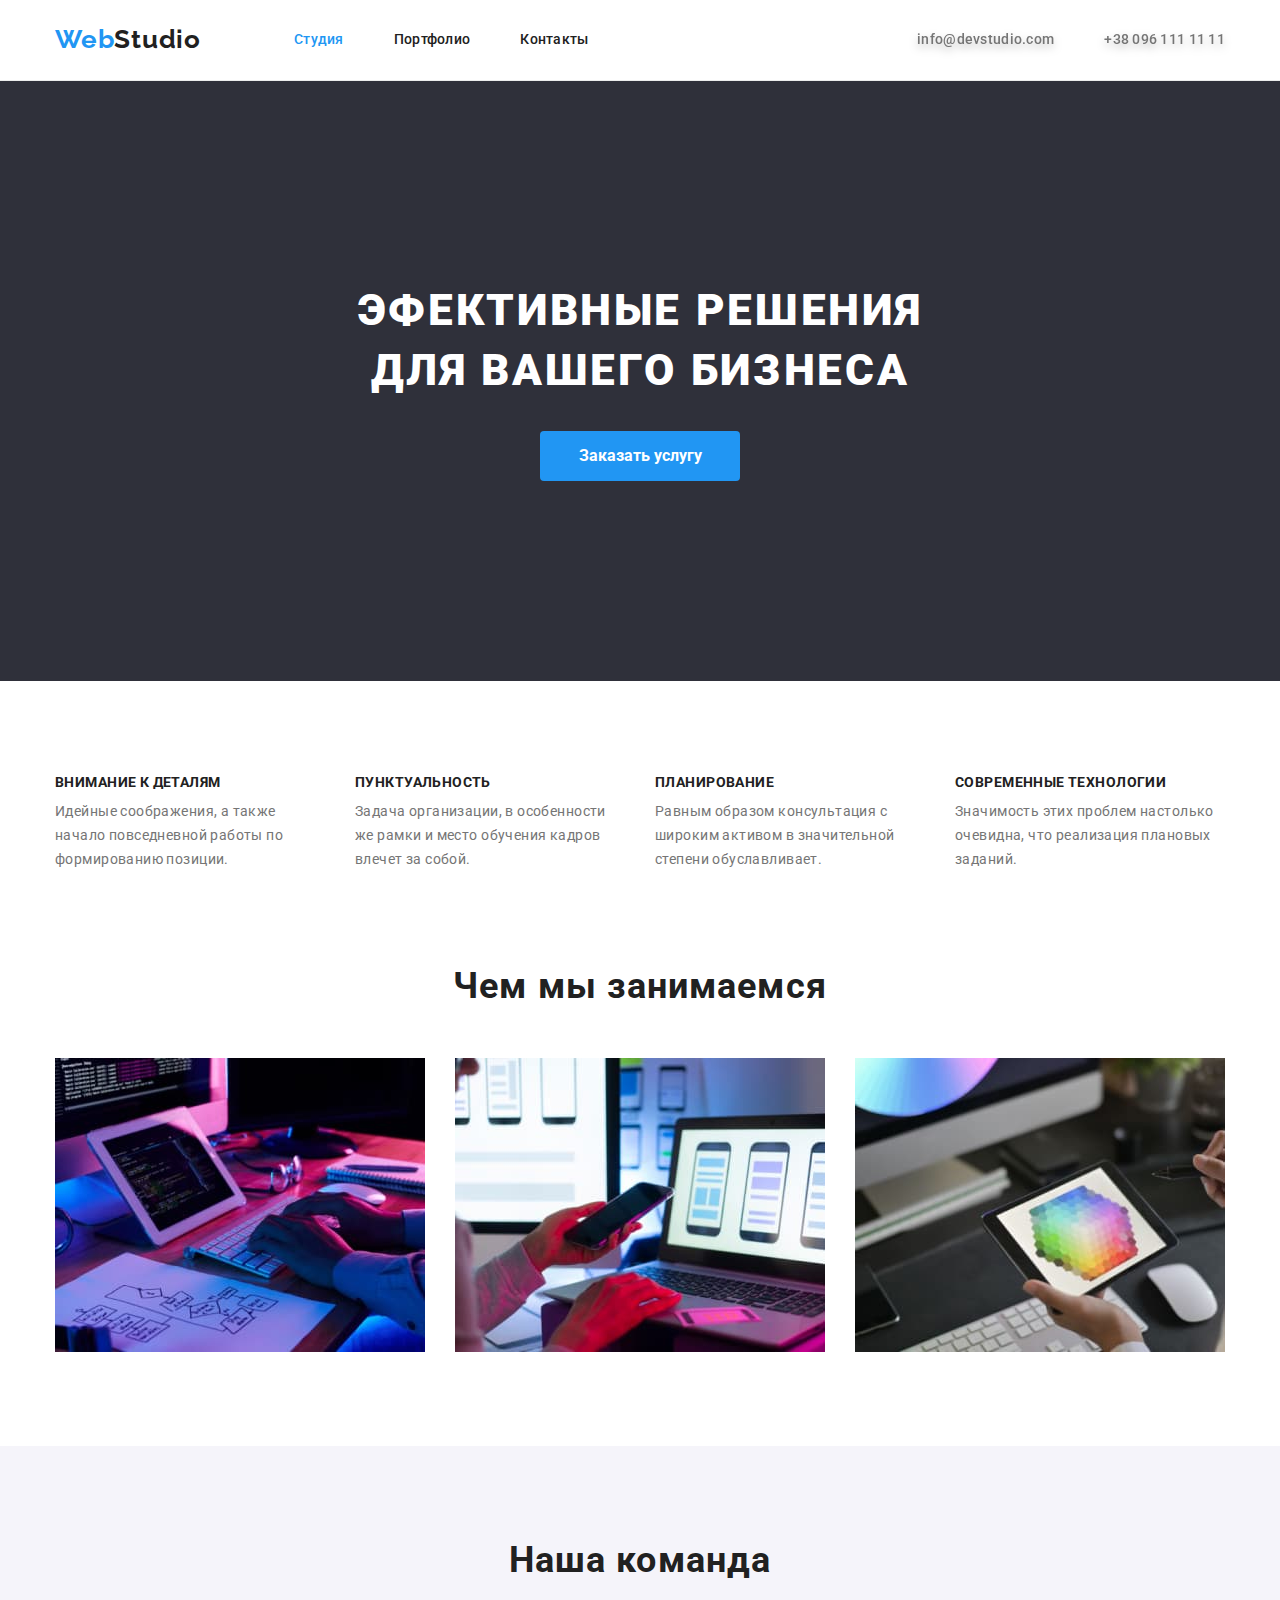
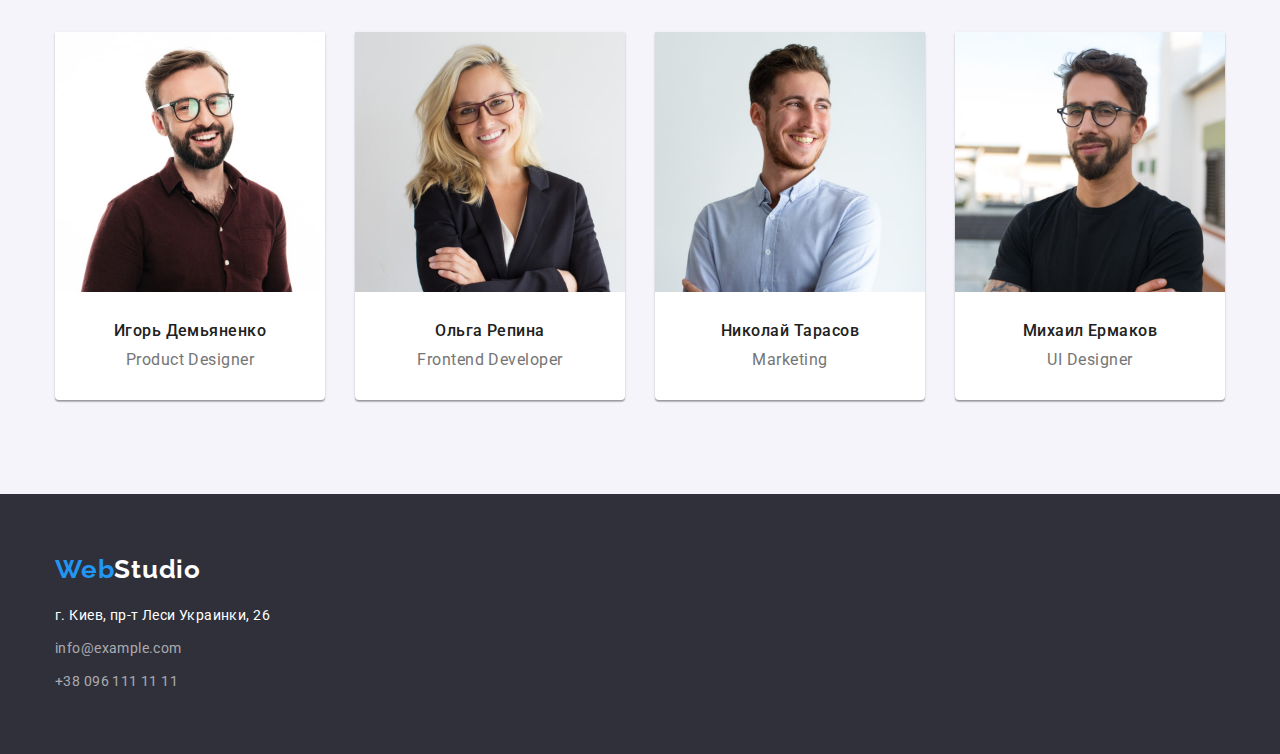
==== index.html @ 7f1d7579 "Initial commit" ====
<!DOCTYPE html>
<html lang="ru">
  <head>
    <meta charset="UTF-8" />
    <meta http-equiv="X-UA-Compatible" content="IE=edge" />
    <meta name="viewport" content="width=device-width, initial-scale=1.0" />
    <title>Document</title>
    <link
      rel="stylesheet"
      href="https://fonts.googleapis.com/css2?family=Raleway:wght@700&family=Roboto:wght@400;500;700;900&display=swap"
    />
    <link
      rel="stylesheet"
      href="https://cdnjs.cloudflare.com/ajax/libs/modern-normalize/1.1.0/modern-normalize.min.css"
    />
    <link rel="stylesheet" href="./css/styles.css" />
  </head>
  <body>
    <!--логотип сайту-->
    <header class="page-header">
      <div class="container global">
        <nav class="site-nav">
          <a href="index.html" class="logo"
            ><span class="logo-accent">Web</span>Studio</a
          >
          <!--навігація на сторінки-->
          <ul class="nav-link">
            <li class="header-navigation">
              <a class="navigation current" href="index.html">Студия</a>
            </li>

            <li class="header-navigation">
              <a class="navigation" href="./portfolio.html">Портфолио</a>
            </li>

            <li class="header-navigation">
              <a class="navigation" href="">Контакты</a>
            </li>
          </ul>
        </nav>
        <ul class="mail">
          <li class="mail-namb">
            <a class="mail-header" href="emailto:info@devstudio.com"
              >info@devstudio.com
            </a>
          </li>
          <li class="mail-namb">
            <a class="mail-header" href="tel:+380961111111">
              +38 096 111 11 11</a
            >
          </li>
        </ul>
      </div>
    </header>
    <main>
      <!--заголовок-->

      <section class="hero">
        <div class="container">
          <h1 class="title">ЭФЕКТИВНЫЕ РЕШЕНИЯ <br />ДЛЯ ВАШЕГО БИЗНЕСА</h1>
          <button class="button-one" name="button">Заказать услугу</button>
        </div>
      </section>

      <!--особливості-->
      <section class="hang">
        <div class="container">
          <h2 class="shadow">особенности</h2>
          <ul class="hang-text">
            <li class="caption-text">
              <h3 class="caption">ВНИМАНИЕ К ДЕТАЛЯМ</h3>
              <p class="text">
                Идейные соображения, а также начало повседневной работы по
                формированию позиции.
              </p>
            </li>
            <li class="caption-text">
              <h3 class="caption">ПУНКТУАЛЬНОСТЬ</h3>
              <p class="text">
                Задача организации, в особенности же рамки и место обучения
                кадров влечет за собой.
              </p>
            </li>
            <li class="caption-text">
              <h3 class="caption">ПЛАНИРОВАНИЕ</h3>
              <p class="text">
                Равным образом консультация с широким активом в значительной
                степени обуславливает.
              </p>
            </li>
            <li class="caption-text">
              <h3 class="caption">СОВРЕМЕННЫЕ ТЕХНОЛОГИИ</h3>
              <p class="text">
                Значимость этих проблем настолько очевидна, что реализация
                плановых заданий.
              </p>
            </li>
          </ul>
        </div>
      </section>
      <!--чим займається компанія-->
      <section class="company">
        <div class="container">
          <h2 class="subject-company centered">Чем мы занимаемся</h2>
          <ul class="company-picture">
            <li class="subjekt-picture">
              <img
                class="picture"
                src="./images/work1.jpg"
                alt="верстка, дизайн, внешнее оформление"
                width="370"
                height="294"
              />
            </li>
            <li class="subjekt-picture">
              <img
                class="picture"
                src="./images/work2.jpg"
                alt="Разработка моб. приложений"
                width="370"
                height="294"
              />
            </li>
            <li class="subjekt-picture">
              <img
                class="picture"
                src="./images/work3.jpg"
                alt="выбор цвета на планшете"
                width="370"
                height="294"
              />
            </li>
          </ul>
        </div>
      </section>
      <!--команда-->
      <section class="item">
        <div class="container">
          <h2 class="subject centered">Наша команда</h2>
          <ul class="item-comand">
            <li class="list-item">
              <img
                class="list-avatar"
                src="images/product-designer.jpg"
                alt="Игорь Демьяненко"
                width="270"
              />
              <div class="text-center">
                <h3 class="heading">Игорь Демьяненко</h3>
                <p class="subtitle" lang="en">Product Designer</p>
              </div>
            </li>
            <li class="list-item">
              <img
                class="list-avatar"
                src="images/frontend-developer.jpg"
                alt="Ольга Репина"
                width="270"
              />
              <div class="text-center">
                <h3 class="heading">Ольга Репина</h3>
                <p class="subtitle" lang="en">Frontend Developer</p>
              </div>
            </li>
            <li class="list-item">
              <img
                class="list-avatar"
                src="images/marketing.jpg"
                alt="Николай Тарасов"
                width="270"
                height="260"
              />
              <div class="text-center">
                <h3 class="heading">Николай Тарасов</h3>
                <p class="subtitle" lang="en">Marketing</p>
              </div>
            </li>
            <li class="list-item">
              <img
                class="list-avatar"
                src="images/ui-designer.jpg"
                alt="Михаил Ермаков"
                width="270"
              />
              <div class="text-center">
                <h3 class="heading">Михаил Ермаков</h3>
                <p class="subtitle" lang="en">UI Designer</p>
              </div>
            </li>
          </ul>
        </div>
      </section>
    </main>
    <footer class="footer">
      <div class="container">
        <a href="/index.html" class="logo-footer"
          >Web<span class="logo-two">Studio</span></a
        >
        <address>
          <ul class="nav-footer">
            <li class="map">
              <a
                class="map-googl"
                href="https://goo.gl/maps/qnMu7uc59vrPXKZr5"
                target="_blank"
                rel="noopener noreferrer"
                >г. Киев, пр-т Леси Украинки, 26</a
              >
            </li class>
            <li class="footer-contakt">
              <a class="contakt" href="mailto:info@devstudio.com"
                >info@example.com</a
              >
            </li>
            <li class="footer-contakt">
              <a class="contakt" href="tel:+380961111111">+38 096 111 11 11</a>
            </li>
          </ul>
        </address>
      </div>
    </footer>
  </body>
</html>
---- css/styles.css ----
:root {
  --primary-text-color: #212121;
  --primary-touch-color: #2196f3;
  --primary-button-text-color: #ffffff;
  --primary-background-color: #f5f4fa;
  --primary-text-p-color: #757575;
  --primary-futer-color: #2f303a;
}

body {
  font-family: Roboto, sans-serif;
  color: #212121;
}
ul {
  margin: 0px;
  padding: 0px;
}
h1,
h2,
h3,
h4 {
  margin: 0px;
}
p {
  margin: 0px;
}
img {
  display: block;
  max-width: 100%;
  height: auto;
}

/* зкритий текс */
.shadow {
  display: none;
  text-align: center;
}
/* шапка профиля */

.page-header {
  align-items: center;
  background-color: var(--primary-button-text-color);
}
/* основний контейнер */
.container {
  width: 1200px;
  padding-left: 15px;
  padding-right: 15px;
  margin: 0 auto;
}
.container.global {
  align-items: center;
  display: flex;
}
.page-header {
  border-bottom: 1px solid #ececec;
}
.logo-accent {
  color: var(--primary-touch-color);
}
.logo {
  padding-top: 24px;
  padding-bottom: 25px;
  font-family: "Raleway";
  font-weight: 700;
  font-size: 26px;
  line-height: 1.19;
  letter-spacing: 0.03em;
  color: var(--primary-text-color);
  text-decoration: none;
}
.site-nav {
  align-items: center;
  display: flex;
}
.header-navigatiot .navigation + .navigation {
  margin-left: 50px;
}
.nav-link .header-navigation + .header-navigation {
  margin-left: 50px;
}
.nav-link {
  list-style: none;
  align-items: center;
  margin-left: 93px;
  display: flex;
}
.navigation.current {
  color: var(--primary-touch-color);
}
.navigation {
  padding-top: 32px;
  padding-bottom: 32px;
  display: flex;
  color: var(--primary-text-color);
  font-style: normal;
  font-weight: 500;
  font-size: 14px;
  line-height: 1.14;
  letter-spacing: 0.02em;
  text-decoration: none;
}
.navigation:focus,
.navigation:hover {
  color: var(--primary-touch-color);
}

.mail-header:focus,
.mail-header:hover {
  color: var(--primary-touch-color);
}
.mail-header {
  padding-top: 32px;
  padding-bottom: 32px;
  display: block;
  font-style: normal;
  font-weight: 500;
  font-size: 14px;
  line-height: 1.14;
  letter-spacing: 0.02em;
  text-decoration: none;
  color: var(--primary-text-p-color);
  filter: drop-shadow(0px 4px 4px rgba(0, 0, 0, 0.25));
}
.mail {
  list-style: none;
  margin-left: auto;
  display: flex;
}
.mail .mail-namb + .mail-namb {
  margin-left: 50px;
}

/* заголовок */
.hero {
  padding-top: 200px;
  padding-bottom: 200px;
  background-color: #2f303a;
  text-align: center;
}

.title {
  text-transform: uppercase;
  margin-bottom: 30px;
  text-align: center;
  font-weight: 900;
  font-size: 44px;
  line-height: 1.36;
  letter-spacing: 0.06em;
  color: var(--primary-button-text-color);
}
/* кнопка 1 */
.button-one {
  border-width: 0px;
  display: inline-block;
  padding: 10px 32px;
  border-radius: 4px;
  min-width: 200px;
  text-align: center;
  font-family: inherit;
  background-color: var(--primary-touch-color);
  color: var(--primary-button-text-color);
  cursor: pointer;
  font-style: normal;
  font-weight: 700;
  font-size: 16px;
  line-height: 1.87;
}

.button-one:hover {
  background: #188ce8;
  box-shadow: 0px 4px 4px rgba(0, 0, 0, 0.15);
  border-radius: 4px;
}
/* особливості */

.hang {
  padding-top: 94px;
  padding-bottom: 94px;
}
.hang-text {
  list-style: none;
  display: flex;
}
.hang-text .caption-text + .caption-text {
  margin-left: 30px;
}
.caption {
  margin-bottom: 10px;
  font-style: normal;
  font-weight: 700;
  font-size: 14px;
  line-height: 1.14;
  letter-spacing: 0.03em;
  color: var(--primary-text-color);
}

.text {
  width: 270px;
  font-size: 14px;
  line-height: 1.71;
  letter-spacing: 0.03em;
  color: var(--primary-text-p-color);
}
/* чим займається компанія */
.company {
  padding-bottom: 94px;
}
.subject-company.centered {
  text-align: center;
}
.subject-company {
  margin-bottom: 50px;
  color: var(--primary-text-color);
  font-weight: 700;
  font-size: 36px;
  line-height: 1.16;
  letter-spacing: 0.03em;
}
.company-picture .subjekt-picture + .subjekt-picture {
  margin-left: 30px;
}
.company-picture {
  list-style: none;
  display: flex;
}
/* команда */
.item {
  padding-top: 94px;
  padding-bottom: 94px;
  display: block;
  flex-wrap: wrap;
  background-color: #f5f4fa;
}
.item-comand {
  display: flex;
  flex-wrap: wrap;
}
.list-item {
  width: calc((100% - 90px) / 4);
  margin-left: 30px;
  background: #ffffff;
  list-style: none;
  overflow: hidden;
  box-shadow: 0px 1px 3px rgba(0, 0, 0, 0.12), 0px 1px 1px rgba(0, 0, 0, 0.14),
    0px 2px 1px rgba(0, 0, 0, 0.2);
  border-radius: 0px 0px 4px 4px;
}
.list-item:nth-child(1) {
  margin-left: 0px;
}

.subject.centered {
  text-align: center;
}
.subject {
  margin-bottom: 50px;
  color: var(--primary-text-color);
  font-weight: 700;
  font-size: 36px;
  line-height: 1.16;
  letter-spacing: 0.03em;
}

.text-center {
  padding: 30px 30px;
  box-sizing: border-box;
  text-align: center;
}
.heading {
  margin-bottom: 10px;
  color: var(--primary-text-color);
  font-style: normal;
  font-weight: 500;
  font-size: 16px;
  line-height: 1.18;
  letter-spacing: 0.03em;
}
.subtitle {
  font-size: 16px;
  line-height: 1.18;
  letter-spacing: 0.03em;
  color: var(--primary-text-p-color);
}

/* підвал-сторінки */
.footer {
  background-color: var(--primary-futer-color);
  padding-top: 60px;
  padding-bottom: 60px;
}
.nav-footer {
  list-style: none;
}
.logo-two {
  color: var(--primary-button-text-color);
}
.logo-footer {
  display: inline-block;
  margin-bottom: 20px;
  font-family: "Raleway";
  font-weight: 700;
  font-size: 26px;
  line-height: 1.19;
  letter-spacing: 0.03em;
  color: var(--primary-touch-color);
  text-decoration: none;
}

.map-googl {
  color: var(--primary-button-text-color);
  font-style: normal;
  font-size: 14px;
  line-height: 1.71;
  letter-spacing: 0.03em;
  text-decoration: none;
}
.map-googl:hover,
.map-googl:focus {
  color: var(--primary-touch-color);
}
.contakt {
  font-style: normal;
  font-weight: 400;
  font-size: 14px;
  line-height: 1.71;
  letter-spacing: 0.03em;
  color: rgba(255, 255, 255, 0.6);
  text-decoration: none;
}
.contakt:hover,
.contakt:focus {
  color: var(--primary-touch-color);
}

.map {
  margin-bottom: 9px;
}
.footer-contakt:last-child {
  margin-bottom: 0px;
}
.footer-contakt {
  margin-bottom: 9px;
}

/* 2-сторінка */

/* кнопки */

.btn {
  list-style: none;
  display: flex;
  justify-content: center;
  margin-bottom: 50px;
}

.btn .buttons-portfolio + .buttons-portfolio {
  margin-left: 8px;
}
.buttons {
  border-radius: 4px;
  padding: 6px 22px;
  display: inline-block;
  min-width: 73px;
  text-align: center;
  font-family: inherit;
  border: none;
  background-color: #f5f4fa;
  cursor: pointer;
  font-style: normal;
  font-weight: 500;
  font-size: 16px;
  line-height: 1.62;
}
.buttons:hover,
.buttons:focus {
  background-color: var(--primary-touch-color);
  color: var(--primary-button-text-color);
}
.item-images {
  padding-top: 94px;
  padding-bottom: 94px;
  display: block;
  flex-wrap: wrap;
}
.items {
  list-style: none;
  display: flex;
  flex-wrap: wrap;
}
.list-items {
  border: 1px solid #eeeeee;
  width: calc((100% - 60px) / 3);
  margin-right: 30px;
  margin-bottom: 30px;
}
.list-items:nth-child(3n) {
  margin-right: 0px;
}
.project-img {
  margin-bottom: 20px;
}
.list-items:nth-last-child(-n + 3) {
  margin-bottom: 0px;
}

.items-img {
  padding: 0px 24px 20px 24px;
  text-align: initial;
}
.project {
  margin-bottom: 4px;
  color: var(--primary-text-color);
  font-style: normal;
  font-weight: 700;
  font-size: 18px;
  line-height: 2;
  letter-spacing: 0.06em;
}
.place {
  color: var(--primary-text-p-color);
  font-size: 16px;
  line-height: 1.87;
  letter-spacing: 0.03em;
}
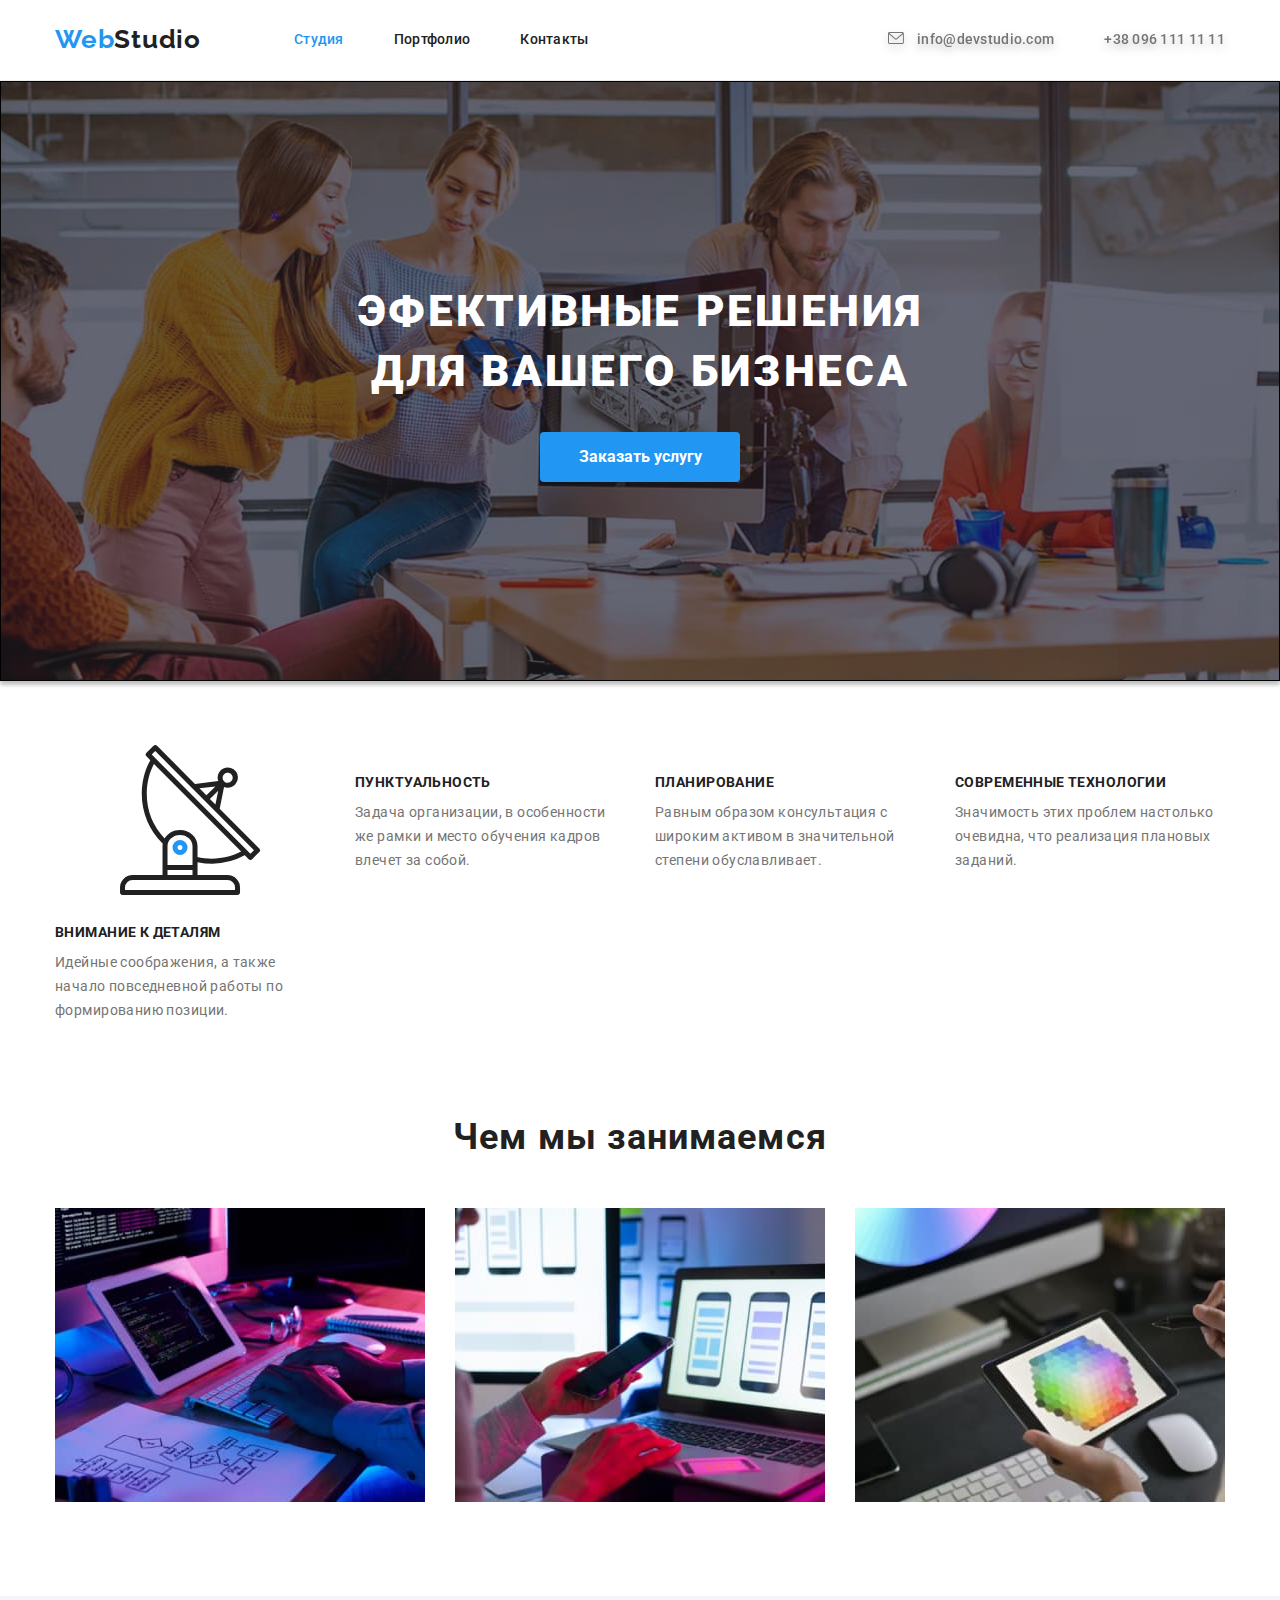
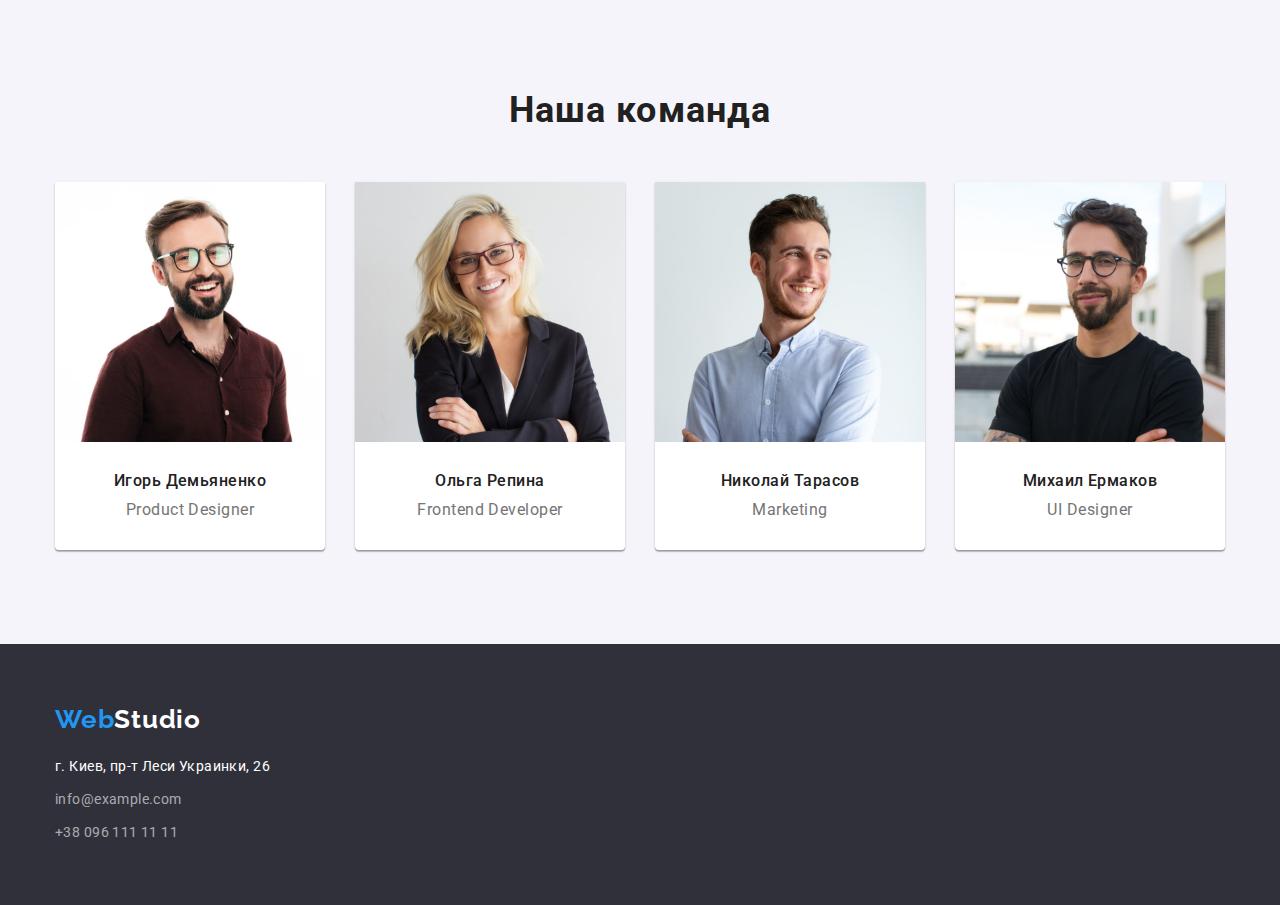
==== commit 83f44ec2: "початок 4 дз" ====
--- a/index.html
+++ b/index.html
@@ -40,8 +40,14 @@
         </nav>
         <ul class="mail">
           <li class="mail-namb">
+            
             <a class="mail-header" href="emailto:info@devstudio.com"
-              >info@devstudio.com
+              >
+              <svg class="icon-mail">
+              <use href="./images/icons.svg#icon-mail">
+              </use>
+            </svg>
+              info@devstudio.com
             </a>
           </li>
           <li class="mail-namb">
@@ -56,6 +62,7 @@
       <!--заголовок-->
 
       <section class="hero">
+        
         <div class="container">
           <h1 class="title">ЭФЕКТИВНЫЕ РЕШЕНИЯ <br />ДЛЯ ВАШЕГО БИЗНЕСА</h1>
           <button class="button-one" name="button">Заказать услугу</button>
@@ -68,6 +75,11 @@
           <h2 class="shadow">особенности</h2>
           <ul class="hang-text">
             <li class="caption-text">
+              <div class="antena">
+                <svg class="icon-antenna">
+                <use href="./images/icons.svg#icon-antenna"></use>
+              </svg>
+              </div>
               <h3 class="caption">ВНИМАНИЕ К ДЕТАЛЯМ</h3>
               <p class="text">
                 Идейные соображения, а также начало повседневной работы по
--- a/css/styles.css
+++ b/css/styles.css
@@ -127,18 +127,44 @@
   margin-left: auto;
   display: flex;
 }
+.icon-mail:hover,
+.icon-mail:focus {
+  color: var(--primary-touch-color);
+}
+
+.icon-mail {
+  display: inline-block;
+  margin-right: 10px;
+  fill: currentColor;
+  width: 16px;
+  height: 12px;
+}
 .mail .mail-namb + .mail-namb {
   margin-left: 50px;
 }
 
 /* заголовок */
 .hero {
+  /* background-color: #c4c4c4; */
+  max-width: 1600px;
+  height: 600px;
+  margin-left: auto;
+  margin-right: auto;
   padding-top: 200px;
   padding-bottom: 200px;
-  background-color: #2f303a;
-  text-align: center;
-}
-
+  text-align: center;
+  box-shadow: 0px 4px 4px rgba(0, 0, 0, 0.25);
+  border: 1px solid #000000;
+  box-sizing: border-box;
+  color: var(--primary-button-text-color);
+  background-size: cover;
+  background-position: center;
+  background-image: linear-gradient(
+      rgba(47, 48, 58, 0.4),
+      rgba(47, 48, 58, 0.4)
+    ),
+    url(../images/header.jpg);
+}
 .title {
   text-transform: uppercase;
   margin-bottom: 30px;
@@ -147,7 +173,6 @@
   font-size: 44px;
   line-height: 1.36;
   letter-spacing: 0.06em;
-  color: var(--primary-button-text-color);
 }
 /* кнопка 1 */
 .button-one {
@@ -194,7 +219,20 @@
   letter-spacing: 0.03em;
   color: var(--primary-text-color);
 }
-
+.antena {
+  display: flex;
+  justify-content: center;
+  align-items: center;
+  width: 270px;
+  height: 120px;
+  margin-bottom: 30px;
+  background: ;
+  border-radius: 4px;
+}
+.icon-antenna {
+  margin-bottom: 30px;
+  display: block;
+}
 .text {
   width: 270px;
   font-size: 14px;
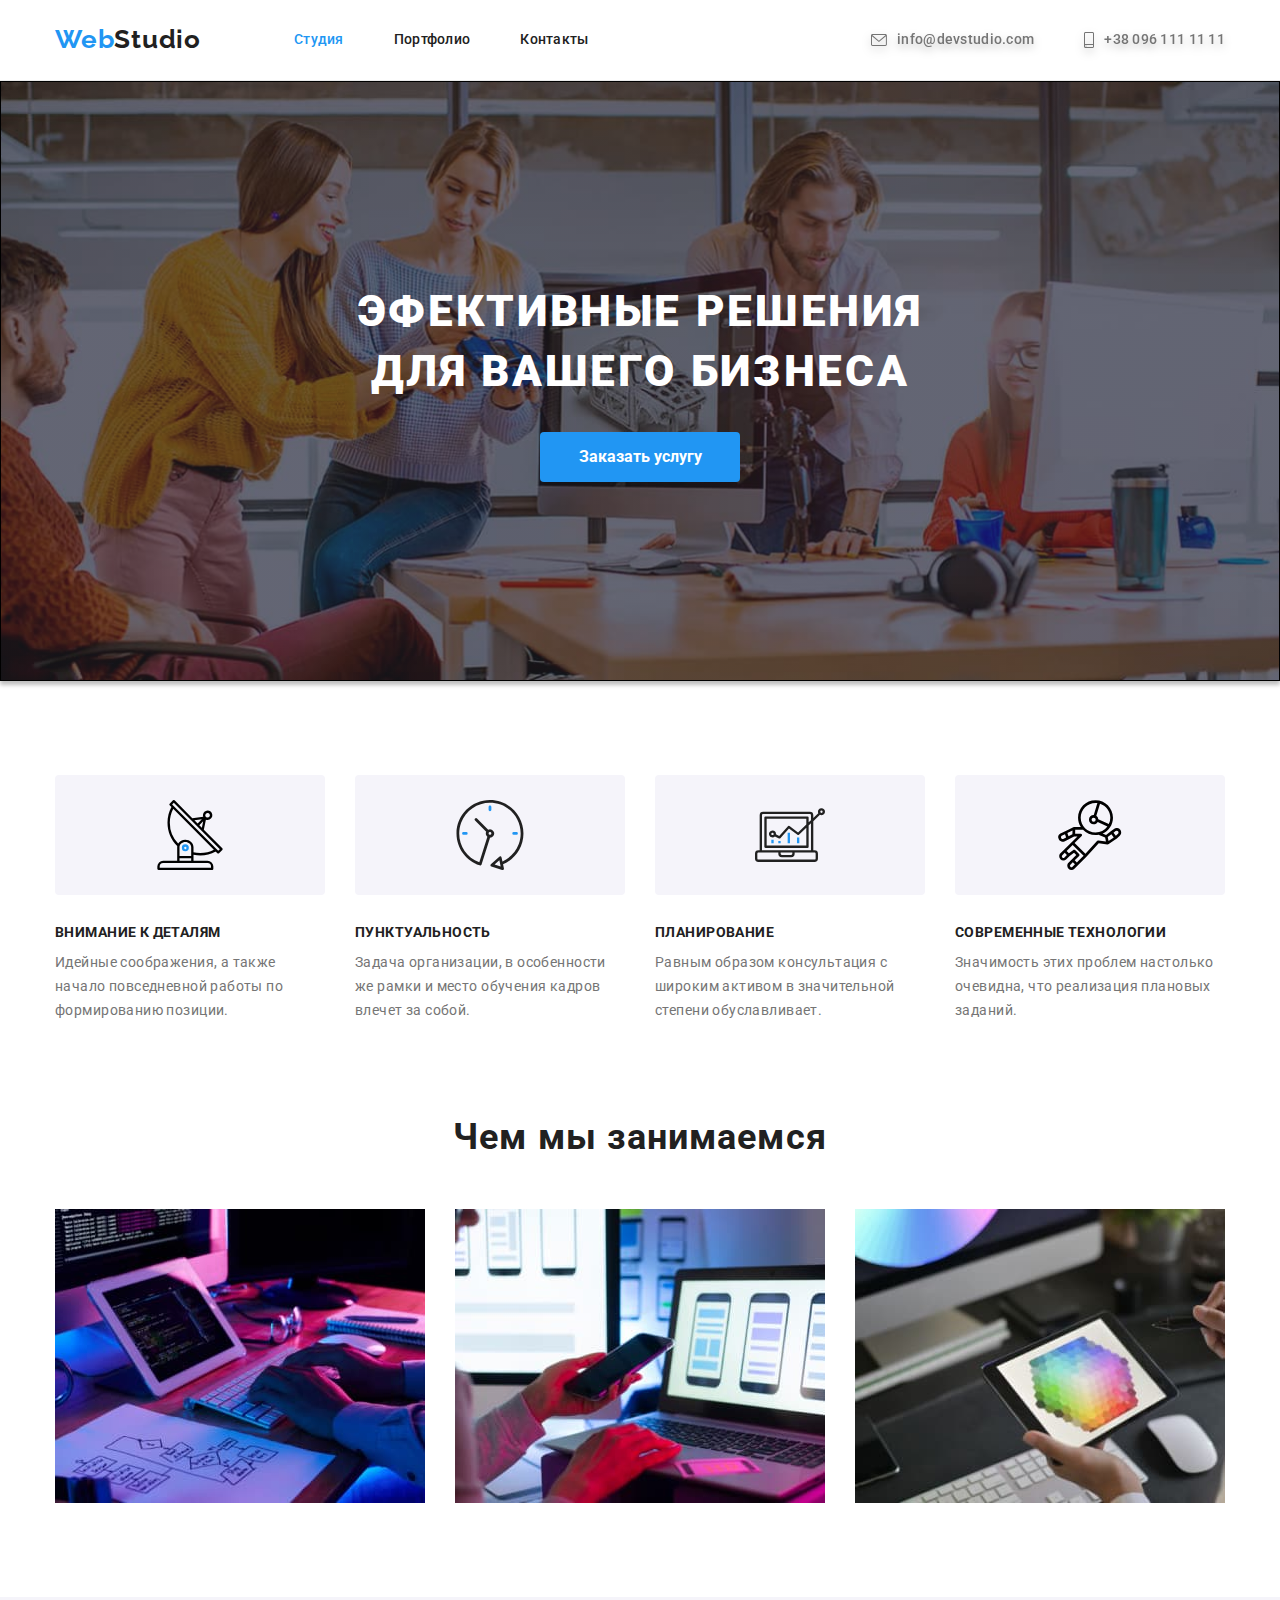
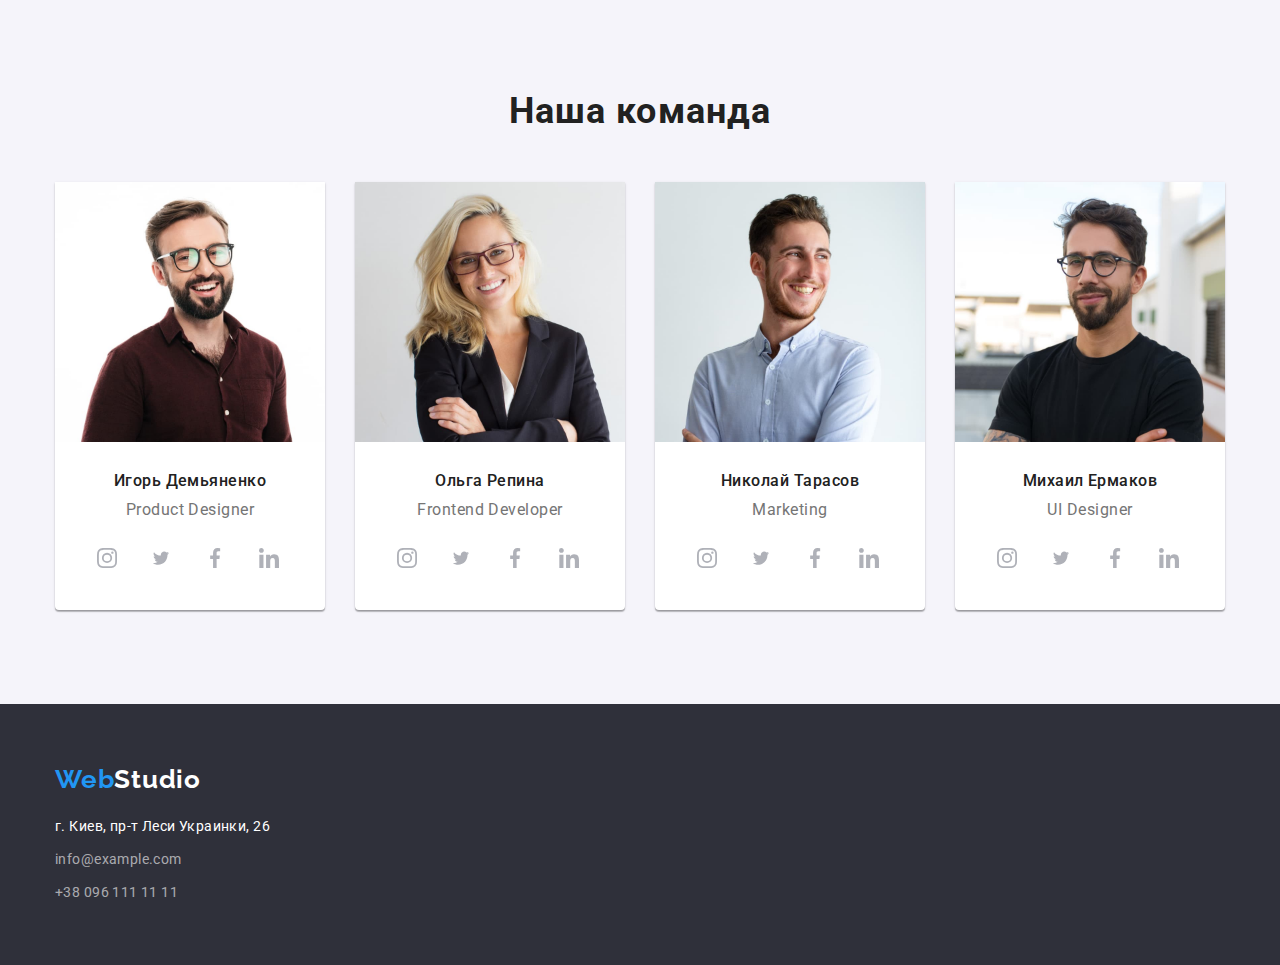
==== commit 5db7c3b2: "дав кольри зробив ховер та фокус" ====
--- a/index.html
+++ b/index.html
@@ -40,10 +40,8 @@
         </nav>
         <ul class="mail">
           <li class="mail-namb">
-            
-            <a class="mail-header" href="emailto:info@devstudio.com"
-              >
-              <svg class="icon-mail">
+            <a class="mail-header" href="emailto:info@devstudio.com">
+              <svg class="icon-mail"  width="16" height="12">
               <use href="./images/icons.svg#icon-mail">
               </use>
             </svg>
@@ -52,6 +50,10 @@
           </li>
           <li class="mail-namb">
             <a class="mail-header" href="tel:+380961111111">
+              <svg class="icon-mail" width="10px" height="16">
+              <use href="./images/icons.svg#icon-smartphone" >
+              </use>
+            </svg>
               +38 096 111 11 11</a
             >
           </li>
@@ -76,7 +78,7 @@
           <ul class="hang-text">
             <li class="caption-text">
               <div class="antena">
-                <svg class="icon-antenna">
+                <svg widath="65.32" height="70">
                 <use href="./images/icons.svg#icon-antenna"></use>
               </svg>
               </div>
@@ -87,6 +89,11 @@
               </p>
             </li>
             <li class="caption-text">
+              <div class="antena">
+                <svg widath="65.32" height="70">
+                <use href="./images/icons.svg#icon-clock"></use>
+              </svg>
+              </div>
               <h3 class="caption">ПУНКТУАЛЬНОСТЬ</h3>
               <p class="text">
                 Задача организации, в особенности же рамки и место обучения
@@ -94,6 +101,11 @@
               </p>
             </li>
             <li class="caption-text">
+              <div class="antena">
+                <svg widath="65.32" height="70">
+                <use href="./images/icons.svg#icon-diagram"></use>
+              </svg>
+              </div>
               <h3 class="caption">ПЛАНИРОВАНИЕ</h3>
               <p class="text">
                 Равным образом консультация с широким активом в значительной
@@ -101,6 +113,11 @@
               </p>
             </li>
             <li class="caption-text">
+              <div class="antena">
+                <svg widath="65.32" height="70">
+                <use href="./images/icons.svg#icon-mooon"></use>
+              </svg>
+              </div>
               <h3 class="caption">СОВРЕМЕННЫЕ ТЕХНОЛОГИИ</h3>
               <p class="text">
                 Значимость этих проблем настолько очевидна, что реализация
@@ -160,6 +177,28 @@
               <div class="text-center">
                 <h3 class="heading">Игорь Демьяненко</h3>
                 <p class="subtitle" lang="en">Product Designer</p>
+                
+                   <ul class="social">
+                     <li class="social-item">
+                         <a class="social-link" href=""><svg widath="20" height="20">
+                <use href="./images/icons.svg#icon-instagram"></use></svg></a>
+                        </li>
+                     <li class="social-item">
+                          <a class="social-link" href=""><svg widath="20" height="16.25">
+                <use href="./images/icons.svg#icon-twitter"></use></svg></a>
+                     </li>
+                     <li class="social-item">
+                          <a class="social-link" href=""><svg widath="10" height="20">
+                <use href="./images/icons.svg#icon-facebook"></use></svg></a> 
+                     </li>
+                     <li  class="social-item">
+                          <a class="social-link" href=""><svg widath="20" height="20">
+                <use href="./images/icons.svg#icon-linkedin"></use></svg></a>
+                     </li> 
+                   </ul>
+                
+              </svg>
+                
               </div>
             </li>
             <li class="list-item">
@@ -172,6 +211,24 @@
               <div class="text-center">
                 <h3 class="heading">Ольга Репина</h3>
                 <p class="subtitle" lang="en">Frontend Developer</p>
+                 <ul class="social">
+                     <li class="social-item">
+                         <a class="social-link" href=""><svg widath="20" height="20">
+                <use href="./images/icons.svg#icon-instagram"></use></svg></a>
+                        </li>
+                     <li class="social-item">
+                          <a class="social-link" href=""><svg widath="20" height="16.25">
+                <use href="./images/icons.svg#icon-twitter"></use></svg></a>
+                     </li>
+                     <li class="social-item">
+                          <a class="social-link" href=""><svg widath="10" height="20">
+                <use href="./images/icons.svg#icon-facebook"></use></svg></a> 
+                     </li>
+                     <li  class="social-item">
+                          <a class="social-link" href=""><svg widath="20" height="20">
+                <use href="./images/icons.svg#icon-linkedin"></use></svg></a>
+                     </li> 
+                   </ul>
               </div>
             </li>
             <li class="list-item">
@@ -185,6 +242,24 @@
               <div class="text-center">
                 <h3 class="heading">Николай Тарасов</h3>
                 <p class="subtitle" lang="en">Marketing</p>
+                 <ul class="social">
+                     <li class="social-item">
+                         <a class="social-link" href=""><svg widath="20" height="20">
+                <use href="./images/icons.svg#icon-instagram"></use></svg></a>
+                        </li>
+                     <li class="social-item">
+                          <a class="social-link" href=""><svg widath="20" height="16.25">
+                <use href="./images/icons.svg#icon-twitter"></use></svg></a>
+                     </li>
+                     <li class="social-item">
+                          <a class="social-link" href=""><svg widath="10" height="20">
+                <use href="./images/icons.svg#icon-facebook"></use></svg></a> 
+                     </li>
+                     <li  class="social-item">
+                          <a class="social-link" href=""><svg widath="20" height="20">
+                <use href="./images/icons.svg#icon-linkedin"></use></svg></a>
+                     </li> 
+                   </ul>
               </div>
             </li>
             <li class="list-item">
@@ -197,6 +272,24 @@
               <div class="text-center">
                 <h3 class="heading">Михаил Ермаков</h3>
                 <p class="subtitle" lang="en">UI Designer</p>
+                 <ul class="social">
+                     <li class="social-item">
+                         <a class="social-link" href=""><svg widath="20" height="20">
+                <use href="./images/icons.svg#icon-instagram"></use></svg></a>
+                        </li>
+                     <li class="social-item">
+                          <a class="social-link" href=""><svg widath="20" height="16.25">
+                <use href="./images/icons.svg#icon-twitter"></use></svg></a>
+                     </li>
+                     <li class="social-item">
+                          <a class="social-link" href=""><svg widath="10" height="20">
+                <use href="./images/icons.svg#icon-facebook"></use></svg></a> 
+                     </li>
+                     <li  class="social-item">
+                          <a class="social-link" href=""><svg widath="20" height="20">
+                <use href="./images/icons.svg#icon-linkedin"></use></svg></a>
+                     </li> 
+                   </ul>
               </div>
             </li>
           </ul>
--- a/css/styles.css
+++ b/css/styles.css
@@ -110,9 +110,10 @@
   color: var(--primary-touch-color);
 }
 .mail-header {
+  align-items: center;
   padding-top: 32px;
   padding-bottom: 32px;
-  display: block;
+  display: flex;
   font-style: normal;
   font-weight: 500;
   font-size: 14px;
@@ -127,17 +128,19 @@
   margin-left: auto;
   display: flex;
 }
+
 .icon-mail:hover,
 .icon-mail:focus {
-  color: var(--primary-touch-color);
+  fill: currentColor;
 }
 
 .icon-mail {
-  display: inline-block;
   margin-right: 10px;
   fill: currentColor;
-  width: 16px;
-  height: 12px;
+  background-size: auto;
+}
+.icon-mail:hover {
+  fill: currentColor;
 }
 .mail .mail-namb + .mail-namb {
   margin-left: 50px;
@@ -220,19 +223,20 @@
   color: var(--primary-text-color);
 }
 .antena {
+  align-items: center;
   display: flex;
   justify-content: center;
-  align-items: center;
   width: 270px;
   height: 120px;
+
   margin-bottom: 30px;
-  background: ;
   border-radius: 4px;
-}
-.icon-antenna {
-  margin-bottom: 30px;
-  display: block;
-}
+  background-color: #f5f4fa;
+}
+.hang-text .antena + .antena {
+  margin-left: 30px;
+}
+
 .text {
   width: 270px;
   font-size: 14px;
@@ -300,6 +304,31 @@
   letter-spacing: 0.03em;
 }
 
+.social {
+  display: flex;
+  list-style: none;
+}
+.social .social-item + .social-item {
+  margin-left: 10px;
+}
+.social-item {
+  border-radius: 50%;
+}
+.social-link {
+  border-radius: 50%;
+  display: flex;
+  align-items: center;
+  justify-content: center;
+  width: 44px;
+  height: 44px;
+  fill: #afb1b8;
+}
+.social-link:hover,
+.social.link:focus {
+  background-color: var(--primary-touch-color);
+  fill: var(--primary-button-text-color);
+}
+
 .text-center {
   padding: 30px 30px;
   box-sizing: border-box;
@@ -315,6 +344,7 @@
   letter-spacing: 0.03em;
 }
 .subtitle {
+  margin-bottom: 16px;
   font-size: 16px;
   line-height: 1.18;
   letter-spacing: 0.03em;
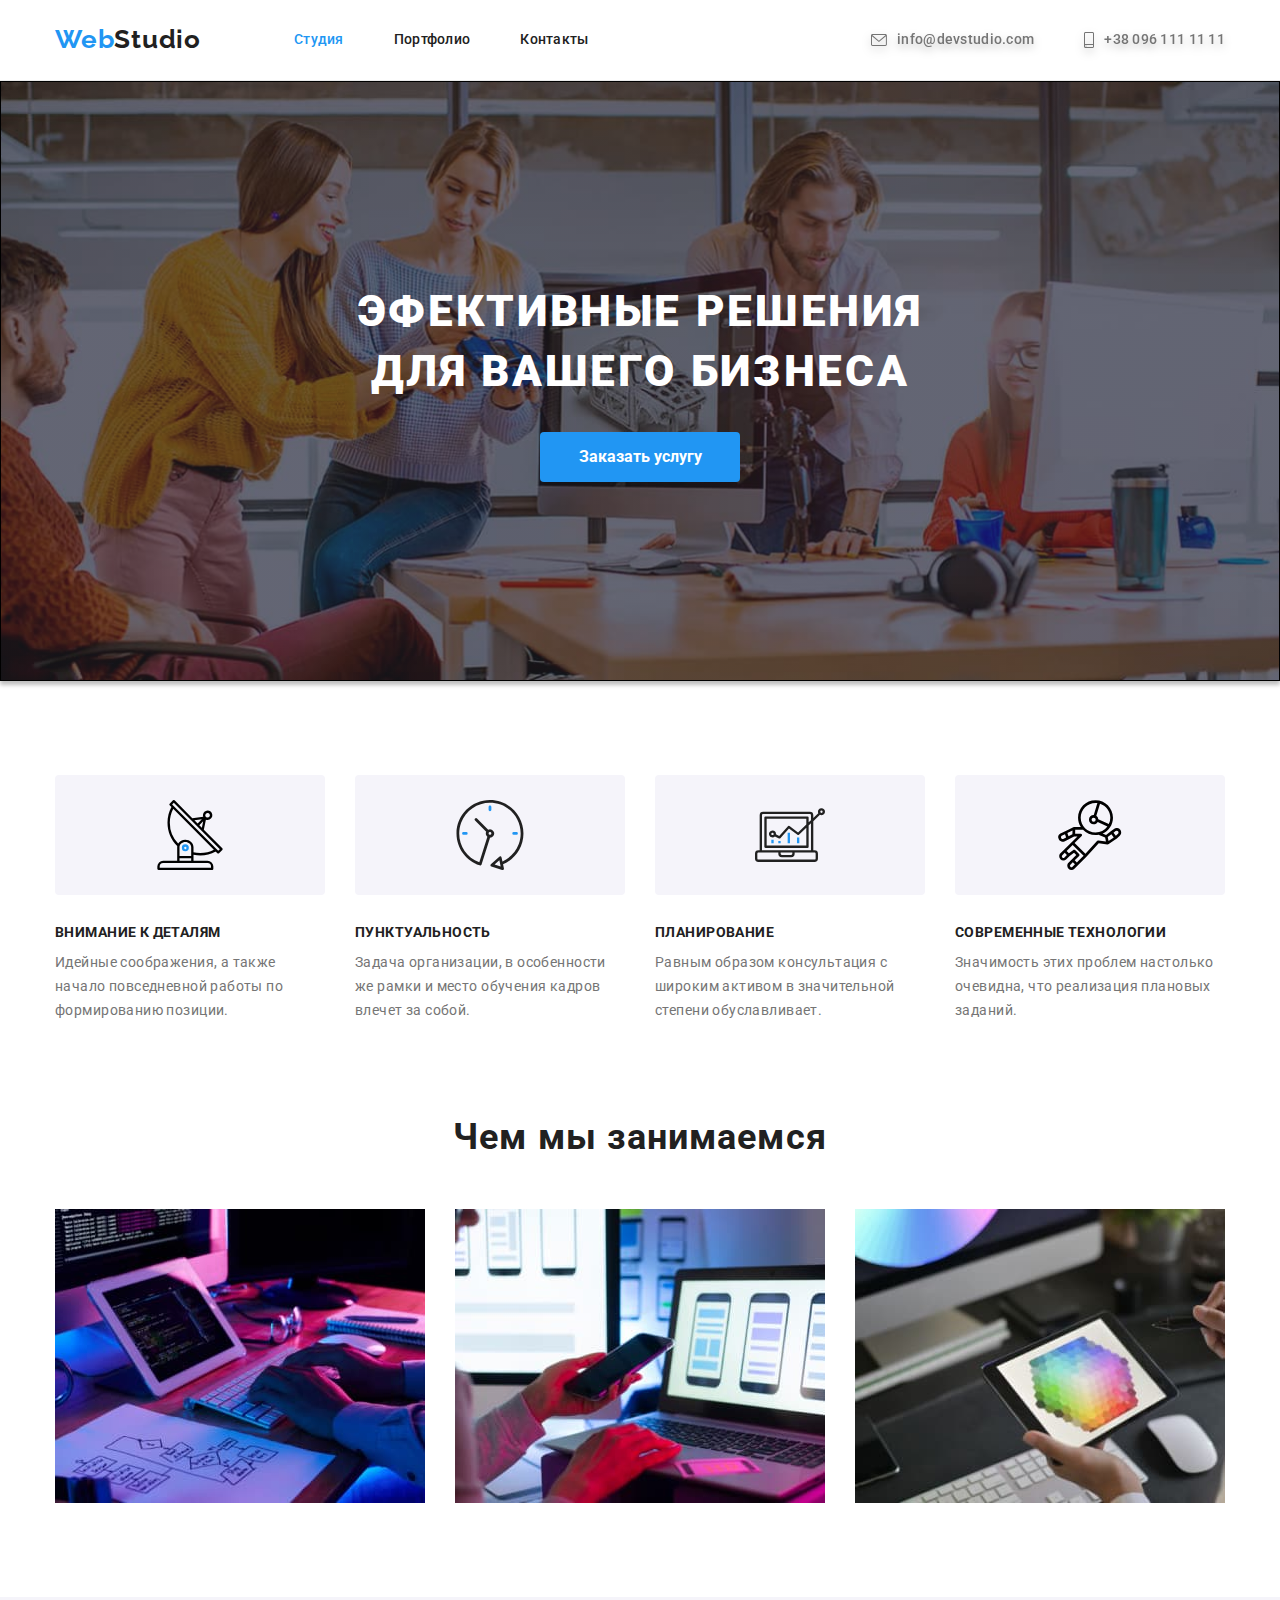
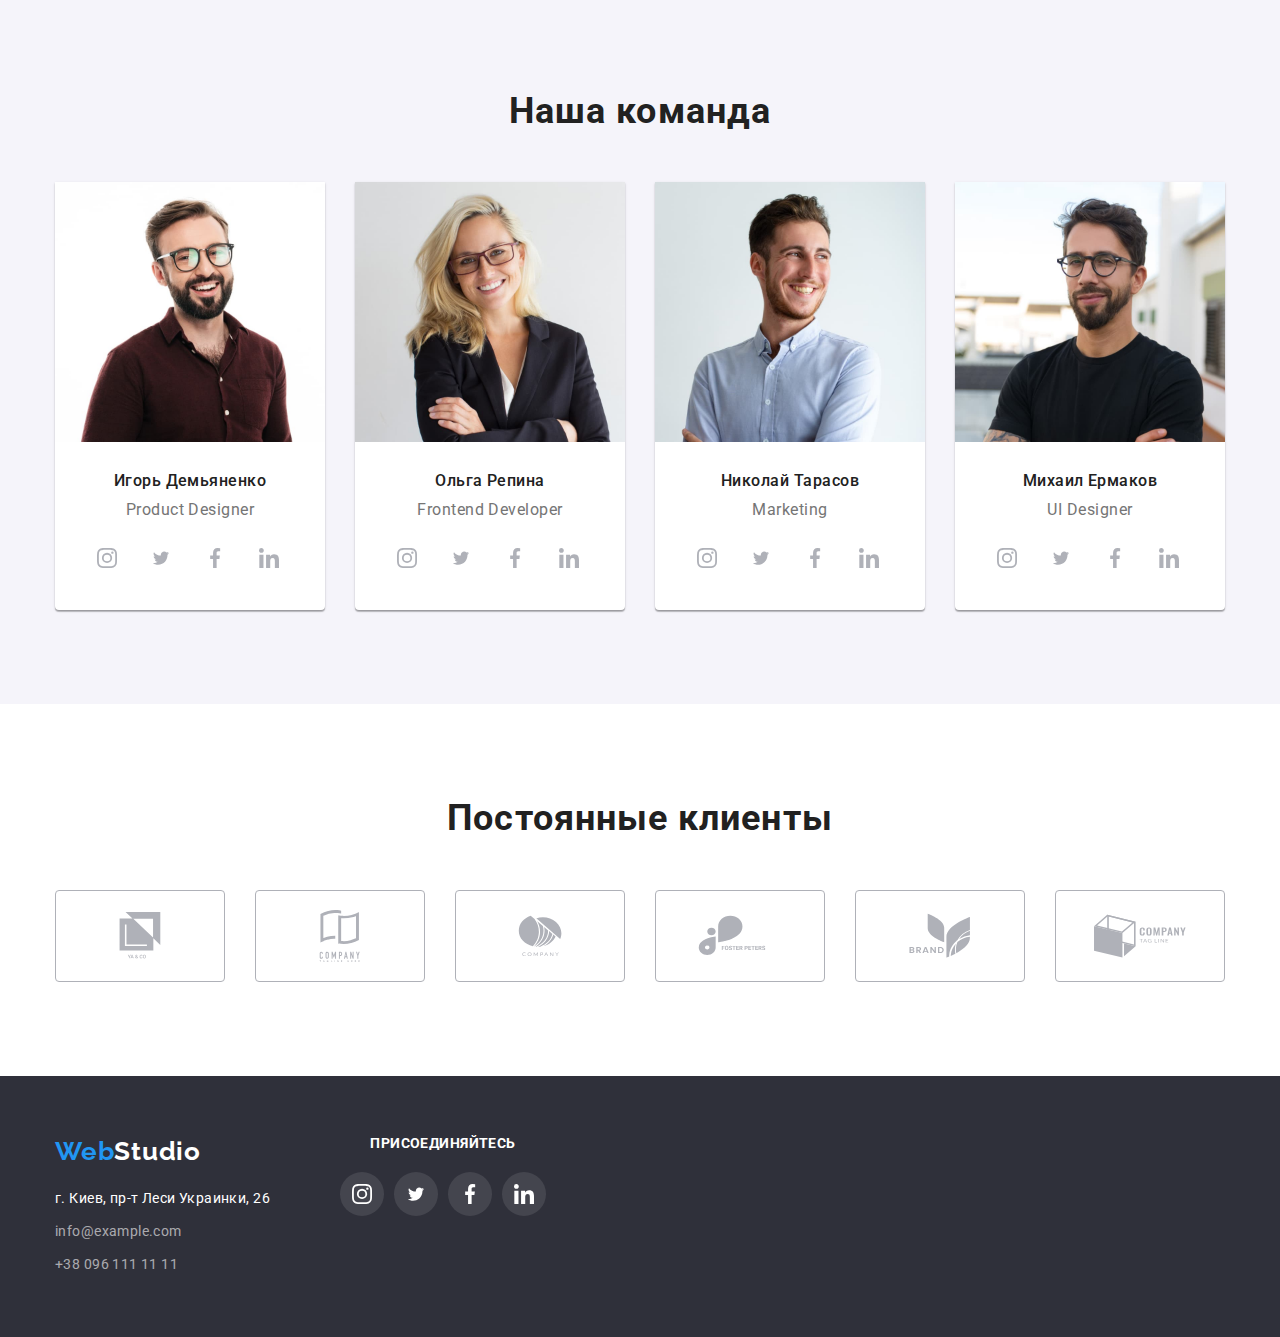
==== commit 064e4470: "Закінчив позиціонування svg" ====
--- a/index.html
+++ b/index.html
@@ -295,10 +295,39 @@
           </ul>
         </div>
       </section>
+      <section class="group">
+        <div class="container">
+         <h2 class="clients-title centered">Постоянные клиенты</h2>
+        <div class="clients">
+          <ul class="client-item">
+          <li class="clients-image"><a class="clients-list" href=""><svg widath="41" height="46.7">
+                <use href="./images/icons.svg#icon-group1"></use></svg></a>
+              </li>
+          <li class="clients-image"><a class="clients-list" href=""><svg widath="40" height="52">
+                <use href="./images/icons.svg#icon-group2"></use></svg></a>
+              </li>
+          <li class="clients-image"><a class="clients-list" href=""><svg  widath="43.46" height="41.18">
+                <use href="./images/icons.svg#icon-group3"></use></svg></a>
+              </li>
+          <li class="clients-image"><a class="clients-list" href=""><svg widath="84.44" height="40.62">
+                <use href="./images/icons.svg#icon-group4"></use></svg></a>
+              </li>
+          <li class="clients-image"><a class="clients-list" href=""><svg widath="62.54" height="45.43">
+                <use href="./images/icons.svg#icon-group5"></use></svg></a>
+              </li>
+          <li class="clients-image">
+            <a class="clients-list" href=""><svg widath="93.79" height="43.93">
+                <use href="./images/icons.svg#icon-group6"></use></svg></a>
+              </li>
+                </ul>
+        </div>
+        </div>
+      </section>
     </main>
     <footer class="footer">
-      <div class="container">
-        <a href="/index.html" class="logo-footer"
+        <div class="container box">
+          <div class="box-futer">
+            <a href="/index.html" class="logo-footer"
           >Web<span class="logo-two">Studio</span></a
         >
         <address>
@@ -321,6 +350,30 @@
               <a class="contakt" href="tel:+380961111111">+38 096 111 11 11</a>
             </li>
           </ul>
+         </div>
+          
+          <div class="footer-social">
+            <h2 class="futer-text">присоединяйтесь</h2>
+            <ul class="futer-social">
+                     <li class="footer-item">
+                         <a class="footer-link" href=""><svg widath="20" height="20">
+                <use href="./images/icons.svg#icon-instagram"></use></svg></a>
+                        </li>
+                     <li class="footer-item">
+                          <a class="footer-link" href=""><svg widath="20" height="16.25">
+                <use href="./images/icons.svg#icon-twitter"></use></svg></a>
+                     </li>
+                     <li class="footer-item">
+                          <a class="footer-link" href=""><svg widath="10" height="20">
+                <use href="./images/icons.svg#icon-facebook"></use></svg></a> 
+                     </li>
+                     <li  class="footer-item">
+                          <a class="footer-link" href=""><svg widath="20" height="20">
+                <use href="./images/icons.svg#icon-linkedin"></use></svg></a>
+                     </li> 
+                   </ul>
+                   </div>
+          </div>
         </address>
       </div>
     </footer>
--- a/css/styles.css
+++ b/css/styles.css
@@ -148,7 +148,7 @@
 
 /* заголовок */
 .hero {
-  /* background-color: #c4c4c4; */
+  background-color: #c4c4c4;
   max-width: 1600px;
   height: 600px;
   margin-left: auto;
@@ -351,12 +351,58 @@
   color: var(--primary-text-p-color);
 }
 
+/* Постоянные клиенты */
+.group {
+  padding-top: 94px;
+  padding-bottom: 94px;
+
+  background-color: var(--primary-button-text-color);
+}
+
+.clients-title.centered {
+  text-align: center;
+}
+.clients-title {
+  color: var(--primary-text-color);
+  margin-bottom: 50px;
+  font-family: "Roboto";
+  font-weight: 700;
+  font-size: 36px;
+  line-height: 1.16;
+  letter-spacing: 0.03em;
+}
+.client-item {
+  display: flex;
+  list-style: none;
+}
+
+.clients-list {
+  fill: #afb1b8;
+  width: 170px;
+  height: 92px;
+  border: 1px solid #afb1b8;
+  border-radius: 4px;
+  align-items: center;
+  justify-content: center;
+  display: flex;
+}
+.client-item .clients-image + .clients-image {
+  margin-left: 30px;
+}
+.clients-list:hover {
+  fill: var(--primary-touch-color);
+  border-color: var(--primary-touch-color);
+}
 /* підвал-сторінки */
+
 .footer {
   background-color: var(--primary-futer-color);
   padding-top: 60px;
   padding-bottom: 60px;
 }
+.box {
+  display: flex;
+}
 .nav-footer {
   list-style: none;
 }
@@ -410,7 +456,44 @@
 .footer-contakt {
   margin-bottom: 9px;
 }
-
+.footer-social {
+  margin-left: 70px;
+  flex-direction: column;
+}
+
+.futer-text {
+  color: var(--primary-button-text-color);
+  font-style: normal;
+  font-weight: 700;
+  font-size: 14px;
+  line-height: 1.14;
+  letter-spacing: 0.03em;
+  text-transform: uppercase;
+  text-align: center;
+  margin-bottom: 20px;
+}
+.futer-social {
+  display: flex;
+  list-style: none;
+}
+.footer-link {
+  border-radius: 50%;
+  display: flex;
+  align-items: center;
+  justify-content: center;
+  width: 44px;
+  height: 44px;
+  fill: var(--primary-button-text-color);
+  background: rgba(255, 255, 255, 0.1);
+}
+.footer-link:hover {
+  background-color: var(--primary-touch-color);
+  fill: var(--primary-button-text-color);
+}
+
+.futer-social .footer-item + .footer-item {
+  margin-left: 10px;
+}
 /* 2-сторінка */
 
 /* кнопки */
@@ -442,6 +525,8 @@
 }
 .buttons:hover,
 .buttons:focus {
+  box-shadow: 0px 3px 1px rgba(0, 0, 0, 0.1), 0px 1px 2px rgba(0, 0, 0, 0.08),
+    0px 2px 2px rgba(0, 0, 0, 0.12);
   background-color: var(--primary-touch-color);
   color: var(--primary-button-text-color);
 }
@@ -462,6 +547,12 @@
   margin-right: 30px;
   margin-bottom: 30px;
 }
+
+.list-items:hover {
+  box-shadow: 0px 1px 1px rgba(0, 0, 0, 0.12), 0px 4px 4px rgba(0, 0, 0, 0.06),
+    1px 4px 6px rgba(0, 0, 0, 0.16);
+}
+
 .list-items:nth-child(3n) {
   margin-right: 0px;
 }
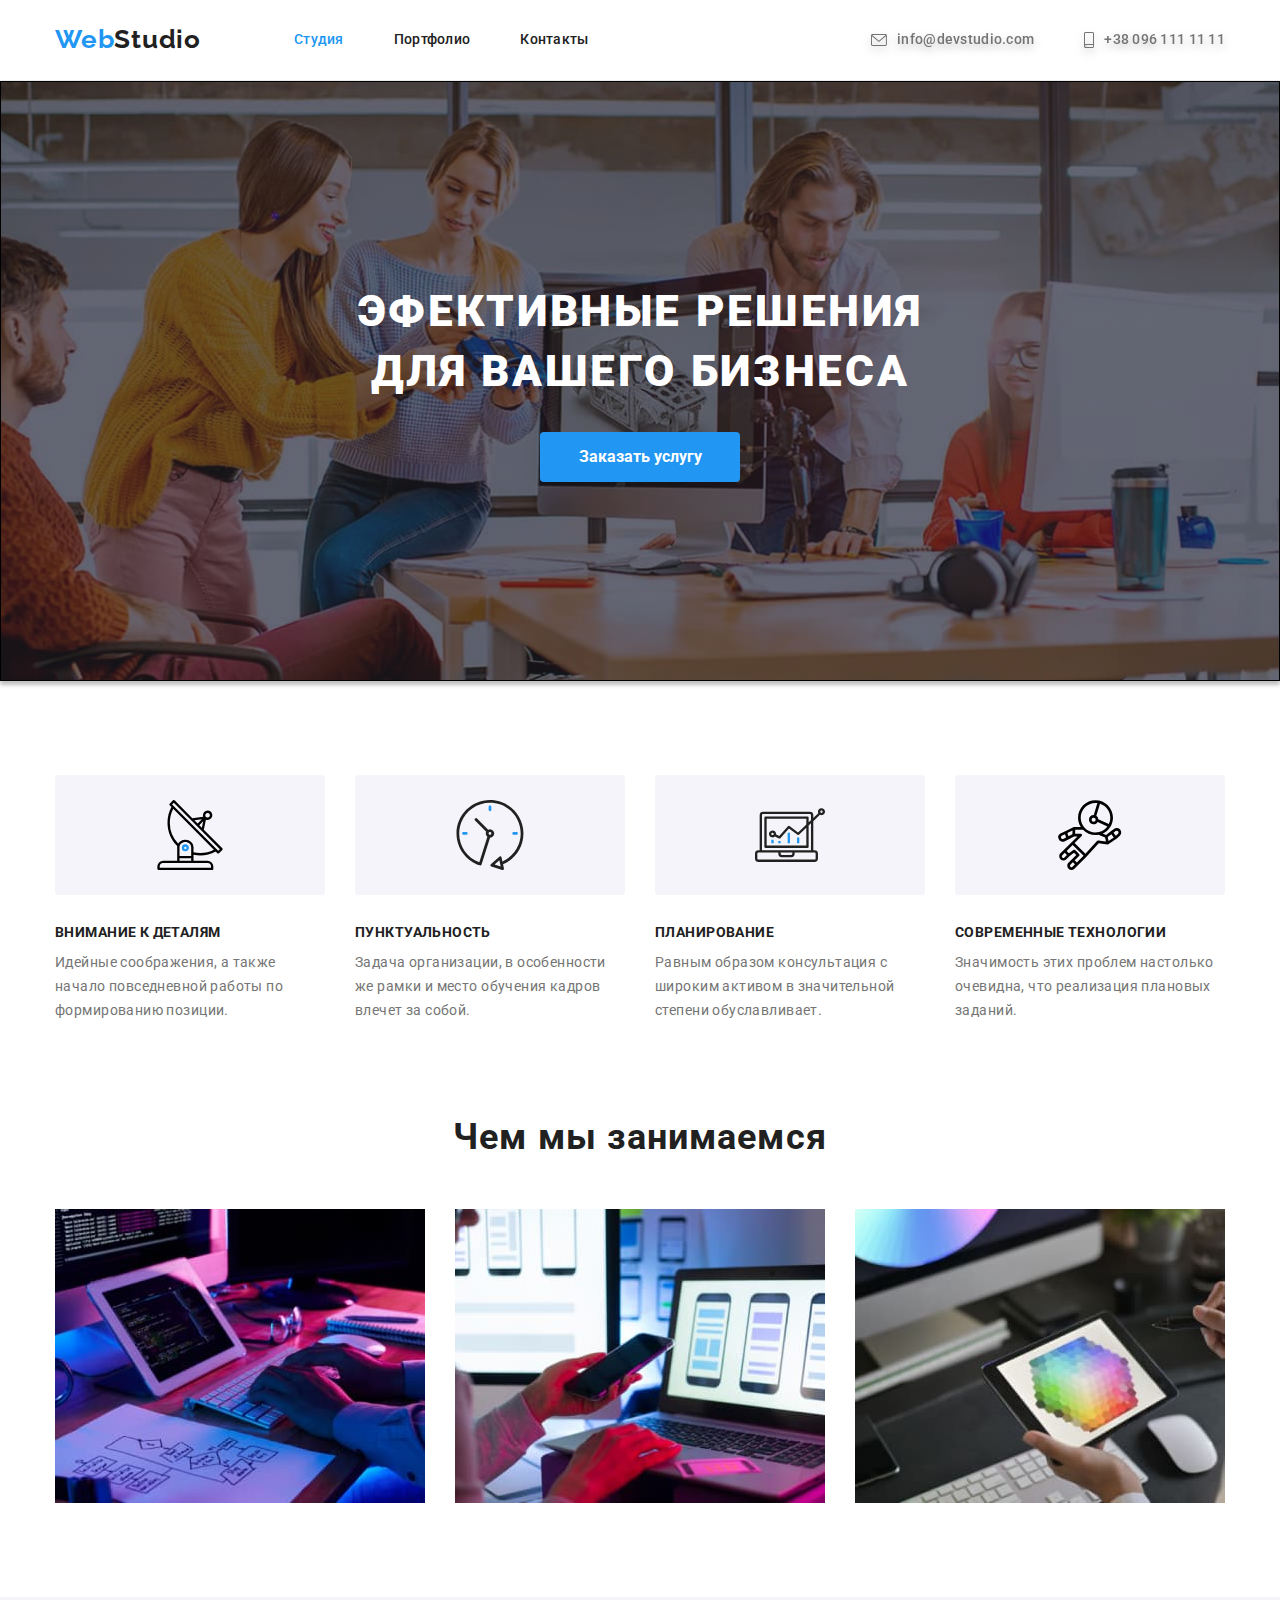
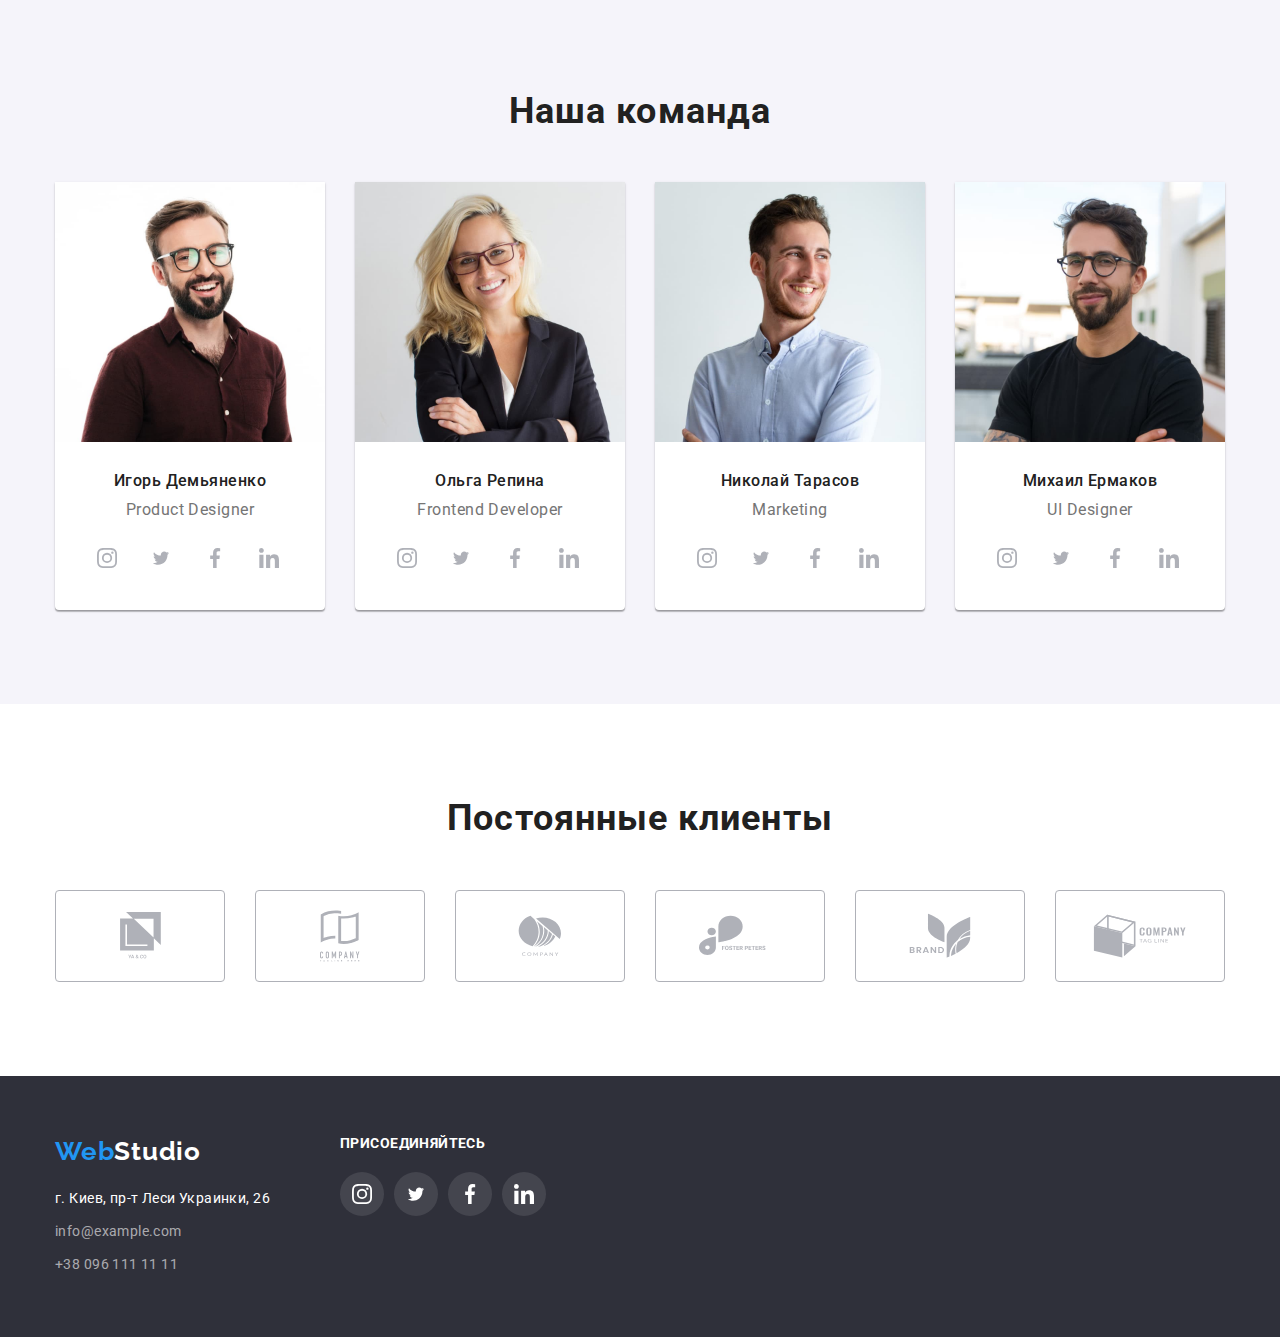
==== commit 33eff685: "виправив недоліки дз" ====
--- a/index.html
+++ b/index.html
@@ -78,7 +78,7 @@
           <ul class="hang-text">
             <li class="caption-text">
               <div class="antena">
-                <svg widath="65.32" height="70">
+                <svg width="70" height="70">
                 <use href="./images/icons.svg#icon-antenna"></use>
               </svg>
               </div>
@@ -90,7 +90,7 @@
             </li>
             <li class="caption-text">
               <div class="antena">
-                <svg widath="65.32" height="70">
+                <svg width="70" height="70">
                 <use href="./images/icons.svg#icon-clock"></use>
               </svg>
               </div>
@@ -102,7 +102,7 @@
             </li>
             <li class="caption-text">
               <div class="antena">
-                <svg widath="65.32" height="70">
+                <svg width="70" height="70">
                 <use href="./images/icons.svg#icon-diagram"></use>
               </svg>
               </div>
@@ -114,7 +114,7 @@
             </li>
             <li class="caption-text">
               <div class="antena">
-                <svg widath="65.32" height="70">
+                <svg width="70" height="70">
                 <use href="./images/icons.svg#icon-mooon"></use>
               </svg>
               </div>
@@ -180,19 +180,19 @@
                 
                    <ul class="social">
                      <li class="social-item">
-                         <a class="social-link" href=""><svg widath="20" height="20">
-                <use href="./images/icons.svg#icon-instagram"></use></svg></a>
-                        </li>
-                     <li class="social-item">
-                          <a class="social-link" href=""><svg widath="20" height="16.25">
-                <use href="./images/icons.svg#icon-twitter"></use></svg></a>
-                     </li>
-                     <li class="social-item">
-                          <a class="social-link" href=""><svg widath="10" height="20">
+                         <a class="social-link" href=""><svg width="20" height="20">
+                <use href="./images/icons.svg#icon-instagram"></use></svg></a>
+                        </li>
+                     <li class="social-item">
+                          <a class="social-link" href=""><svg width="20" height="16.25">
+                <use href="./images/icons.svg#icon-twitter"></use></svg></a>
+                     </li>
+                     <li class="social-item">
+                          <a class="social-link" href=""><svg width="20" height="20">
                 <use href="./images/icons.svg#icon-facebook"></use></svg></a> 
                      </li>
                      <li  class="social-item">
-                          <a class="social-link" href=""><svg widath="20" height="20">
+                          <a class="social-link" href=""><svg width="20" height="20">
                 <use href="./images/icons.svg#icon-linkedin"></use></svg></a>
                      </li> 
                    </ul>
@@ -213,19 +213,19 @@
                 <p class="subtitle" lang="en">Frontend Developer</p>
                  <ul class="social">
                      <li class="social-item">
-                         <a class="social-link" href=""><svg widath="20" height="20">
-                <use href="./images/icons.svg#icon-instagram"></use></svg></a>
-                        </li>
-                     <li class="social-item">
-                          <a class="social-link" href=""><svg widath="20" height="16.25">
-                <use href="./images/icons.svg#icon-twitter"></use></svg></a>
-                     </li>
-                     <li class="social-item">
-                          <a class="social-link" href=""><svg widath="10" height="20">
+                         <a class="social-link" href=""><svg width="20" height="20">
+                <use href="./images/icons.svg#icon-instagram"></use></svg></a>
+                        </li>
+                     <li class="social-item">
+                          <a class="social-link" href=""><svg width="20" height="16.25">
+                <use href="./images/icons.svg#icon-twitter"></use></svg></a>
+                     </li>
+                     <li class="social-item">
+                          <a class="social-link" href=""><svg width="20" height="20">
                 <use href="./images/icons.svg#icon-facebook"></use></svg></a> 
                      </li>
                      <li  class="social-item">
-                          <a class="social-link" href=""><svg widath="20" height="20">
+                          <a class="social-link" href=""><svg width="20" height="20">
                 <use href="./images/icons.svg#icon-linkedin"></use></svg></a>
                      </li> 
                    </ul>
@@ -244,19 +244,19 @@
                 <p class="subtitle" lang="en">Marketing</p>
                  <ul class="social">
                      <li class="social-item">
-                         <a class="social-link" href=""><svg widath="20" height="20">
-                <use href="./images/icons.svg#icon-instagram"></use></svg></a>
-                        </li>
-                     <li class="social-item">
-                          <a class="social-link" href=""><svg widath="20" height="16.25">
-                <use href="./images/icons.svg#icon-twitter"></use></svg></a>
-                     </li>
-                     <li class="social-item">
-                          <a class="social-link" href=""><svg widath="10" height="20">
+                         <a class="social-link" href=""><svg width="20" height="20">
+                <use href="./images/icons.svg#icon-instagram"></use></svg></a>
+                        </li>
+                     <li class="social-item">
+                          <a class="social-link" href=""><svg width="20" height="16.25">
+                <use href="./images/icons.svg#icon-twitter"></use></svg></a>
+                     </li>
+                     <li class="social-item">
+                          <a class="social-link" href=""><svg width="20" height="20">
                 <use href="./images/icons.svg#icon-facebook"></use></svg></a> 
                      </li>
                      <li  class="social-item">
-                          <a class="social-link" href=""><svg widath="20" height="20">
+                          <a class="social-link" href=""><svg width="20" height="20">
                 <use href="./images/icons.svg#icon-linkedin"></use></svg></a>
                      </li> 
                    </ul>
@@ -274,19 +274,19 @@
                 <p class="subtitle" lang="en">UI Designer</p>
                  <ul class="social">
                      <li class="social-item">
-                         <a class="social-link" href=""><svg widath="20" height="20">
-                <use href="./images/icons.svg#icon-instagram"></use></svg></a>
-                        </li>
-                     <li class="social-item">
-                          <a class="social-link" href=""><svg widath="20" height="16.25">
-                <use href="./images/icons.svg#icon-twitter"></use></svg></a>
-                     </li>
-                     <li class="social-item">
-                          <a class="social-link" href=""><svg widath="10" height="20">
+                         <a class="social-link" href=""><svg width="20" height="20">
+                <use href="./images/icons.svg#icon-instagram"></use></svg></a>
+                        </li>
+                     <li class="social-item">
+                          <a class="social-link" href=""><svg width="20" height="16.25">
+                <use href="./images/icons.svg#icon-twitter"></use></svg></a>
+                     </li>
+                     <li class="social-item">
+                          <a class="social-link" href=""><svg width="20" height="20">
                 <use href="./images/icons.svg#icon-facebook"></use></svg></a> 
                      </li>
                      <li  class="social-item">
-                          <a class="social-link" href=""><svg widath="20" height="20">
+                          <a class="social-link" href=""><svg width="20" height="20">
                 <use href="./images/icons.svg#icon-linkedin"></use></svg></a>
                      </li> 
                    </ul>
@@ -300,23 +300,23 @@
          <h2 class="clients-title centered">Постоянные клиенты</h2>
         <div class="clients">
           <ul class="client-item">
-          <li class="clients-image"><a class="clients-list" href=""><svg widath="41" height="46.7">
+          <li class="clients-image"><a class="clients-list" href=""><svg width="41" height="46.7">
                 <use href="./images/icons.svg#icon-group1"></use></svg></a>
               </li>
-          <li class="clients-image"><a class="clients-list" href=""><svg widath="40" height="52">
+          <li class="clients-image"><a class="clients-list" href=""><svg width="40" height="52">
                 <use href="./images/icons.svg#icon-group2"></use></svg></a>
               </li>
-          <li class="clients-image"><a class="clients-list" href=""><svg  widath="43.46" height="41.18">
+          <li class="clients-image"><a class="clients-list" href=""><svg  width="43.46" height="41.18">
                 <use href="./images/icons.svg#icon-group3"></use></svg></a>
               </li>
-          <li class="clients-image"><a class="clients-list" href=""><svg widath="84.44" height="40.62">
+          <li class="clients-image"><a class="clients-list" href=""><svg width="84.44" height="40.62">
                 <use href="./images/icons.svg#icon-group4"></use></svg></a>
               </li>
-          <li class="clients-image"><a class="clients-list" href=""><svg widath="62.54" height="45.43">
+          <li class="clients-image"><a class="clients-list" href=""><svg width="62.54" height="45.43">
                 <use href="./images/icons.svg#icon-group5"></use></svg></a>
               </li>
           <li class="clients-image">
-            <a class="clients-list" href=""><svg widath="93.79" height="43.93">
+            <a class="clients-list" href=""><svg width="93.79" height="43.93">
                 <use href="./images/icons.svg#icon-group6"></use></svg></a>
               </li>
                 </ul>
@@ -356,19 +356,19 @@
             <h2 class="futer-text">присоединяйтесь</h2>
             <ul class="futer-social">
                      <li class="footer-item">
-                         <a class="footer-link" href=""><svg widath="20" height="20">
+                         <a class="footer-link" href=""><svg width="20" height="20">
                 <use href="./images/icons.svg#icon-instagram"></use></svg></a>
                         </li>
                      <li class="footer-item">
-                          <a class="footer-link" href=""><svg widath="20" height="16.25">
+                          <a class="footer-link" href=""><svg width="20" height="16.25">
                 <use href="./images/icons.svg#icon-twitter"></use></svg></a>
                      </li>
                      <li class="footer-item">
-                          <a class="footer-link" href=""><svg widath="10" height="20">
+                          <a class="footer-link" href=""><svg width="20" height="20">
                 <use href="./images/icons.svg#icon-facebook"></use></svg></a> 
                      </li>
                      <li  class="footer-item">
-                          <a class="footer-link" href=""><svg widath="20" height="20">
+                          <a class="footer-link" href=""><svg width="20" height="20">
                 <use href="./images/icons.svg#icon-linkedin"></use></svg></a>
                      </li> 
                    </ul>
--- a/css/styles.css
+++ b/css/styles.css
@@ -324,7 +324,7 @@
   fill: #afb1b8;
 }
 .social-link:hover,
-.social.link:focus {
+.social-link:focus {
   background-color: var(--primary-touch-color);
   fill: var(--primary-button-text-color);
 }
@@ -389,7 +389,8 @@
 .client-item .clients-image + .clients-image {
   margin-left: 30px;
 }
-.clients-list:hover {
+.clients-list:hover,
+.clients-list:focus {
   fill: var(--primary-touch-color);
   border-color: var(--primary-touch-color);
 }
@@ -469,7 +470,7 @@
   line-height: 1.14;
   letter-spacing: 0.03em;
   text-transform: uppercase;
-  text-align: center;
+ 
   margin-bottom: 20px;
 }
 .futer-social {
@@ -486,7 +487,8 @@
   fill: var(--primary-button-text-color);
   background: rgba(255, 255, 255, 0.1);
 }
-.footer-link:hover {
+.footer-link:hover,
+.footer-link:focus {
   background-color: var(--primary-touch-color);
   fill: var(--primary-button-text-color);
 }
